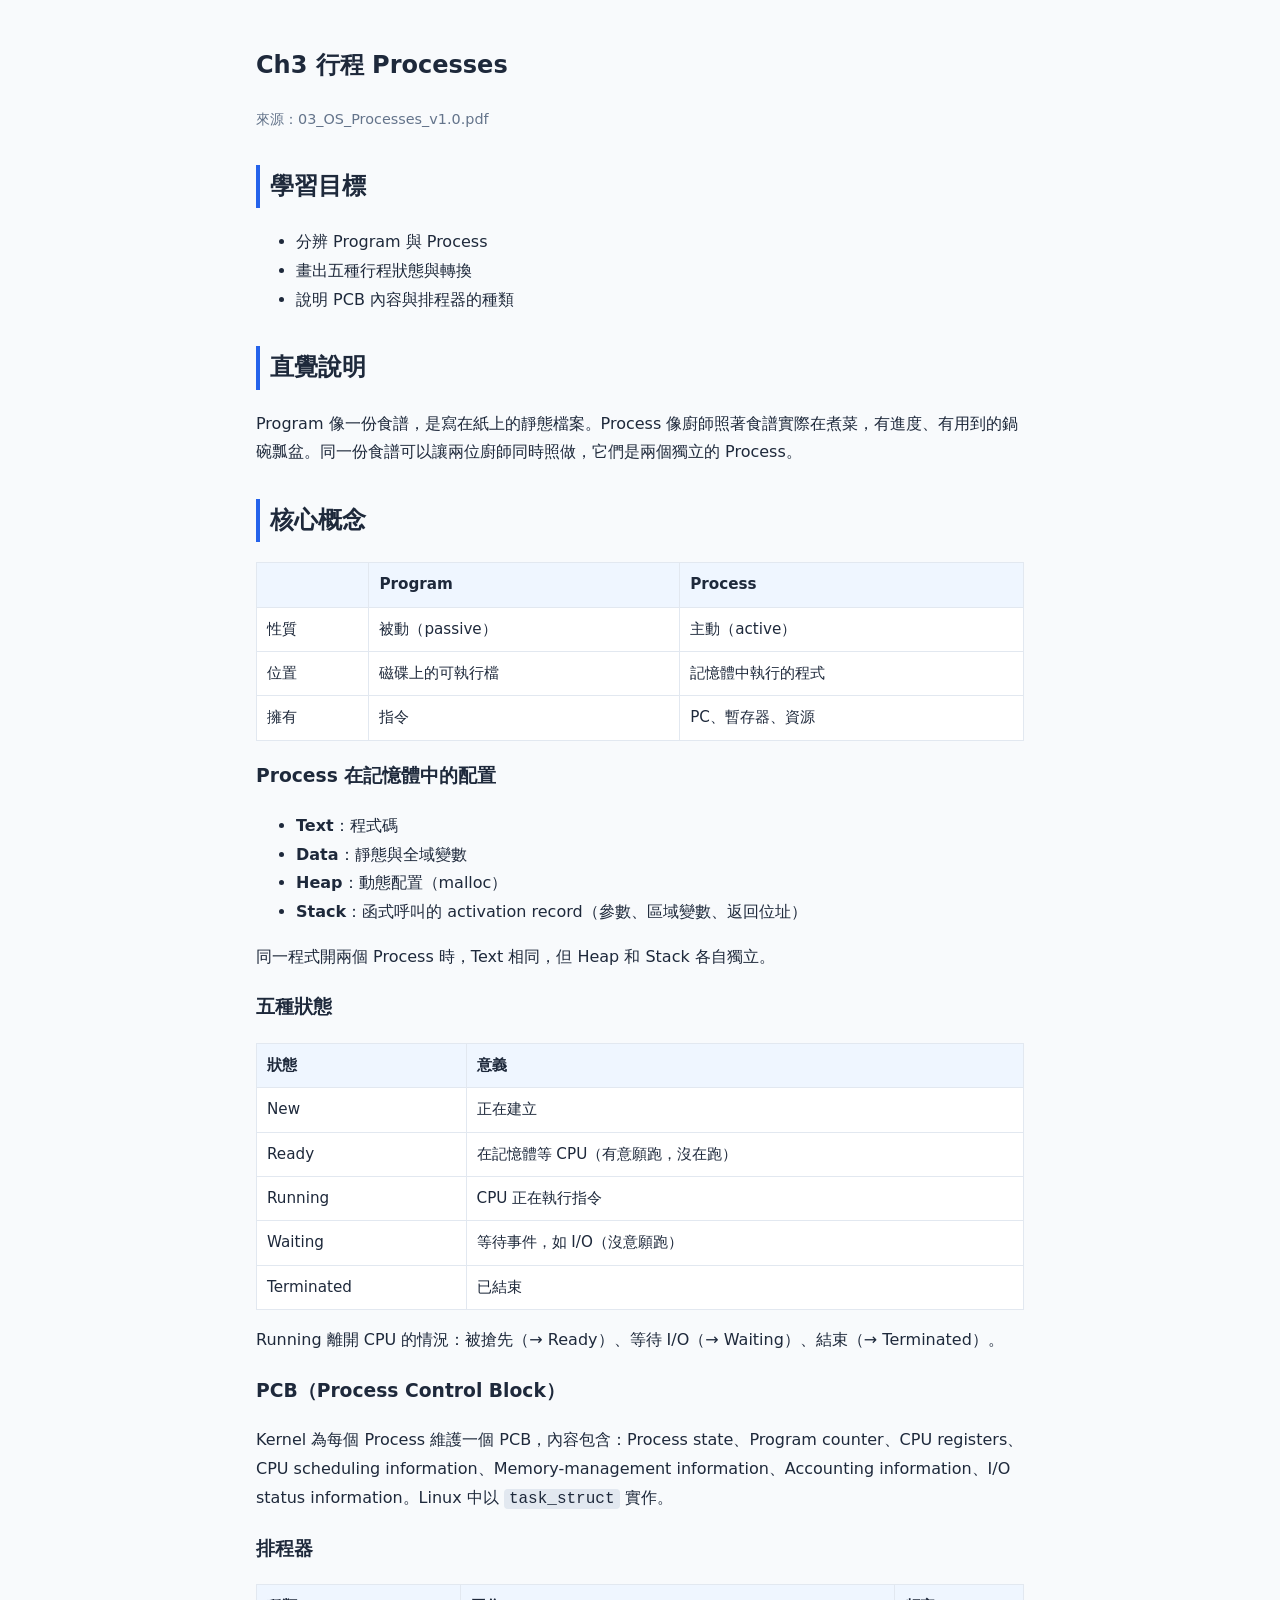
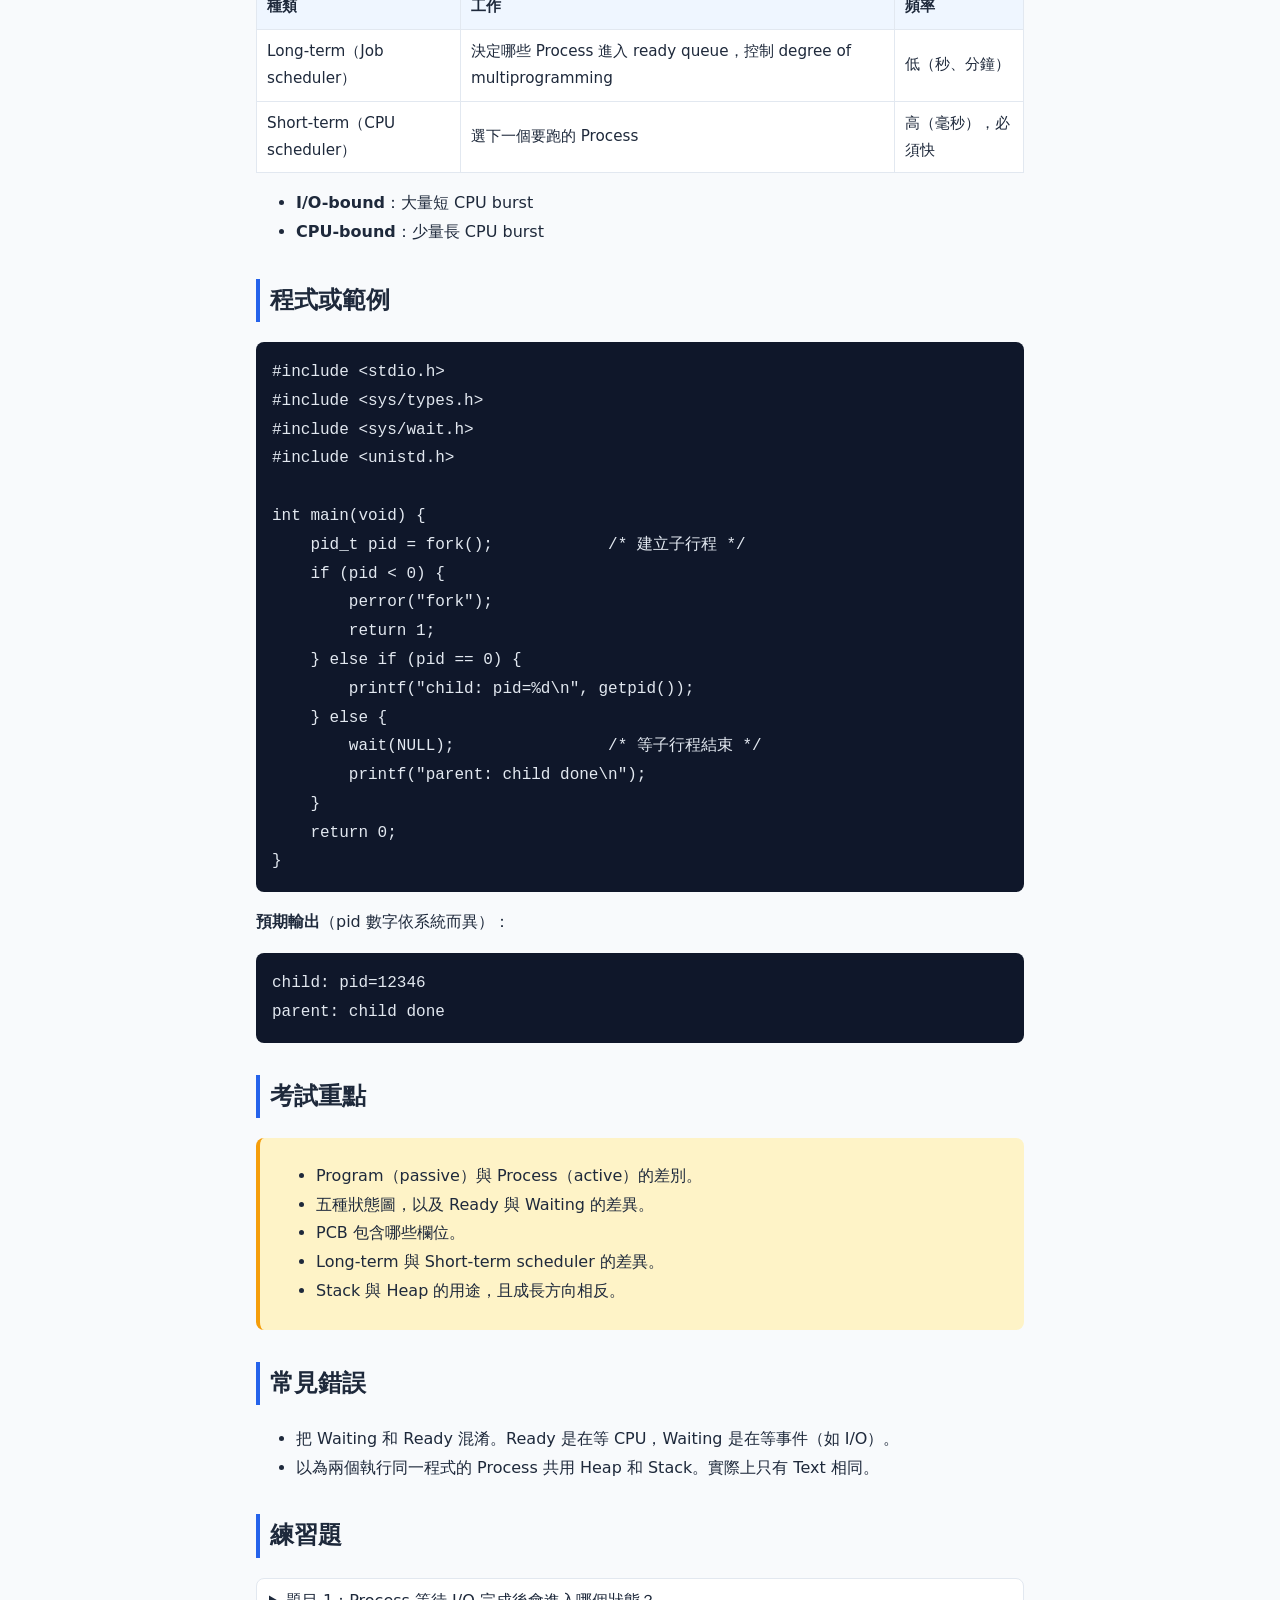
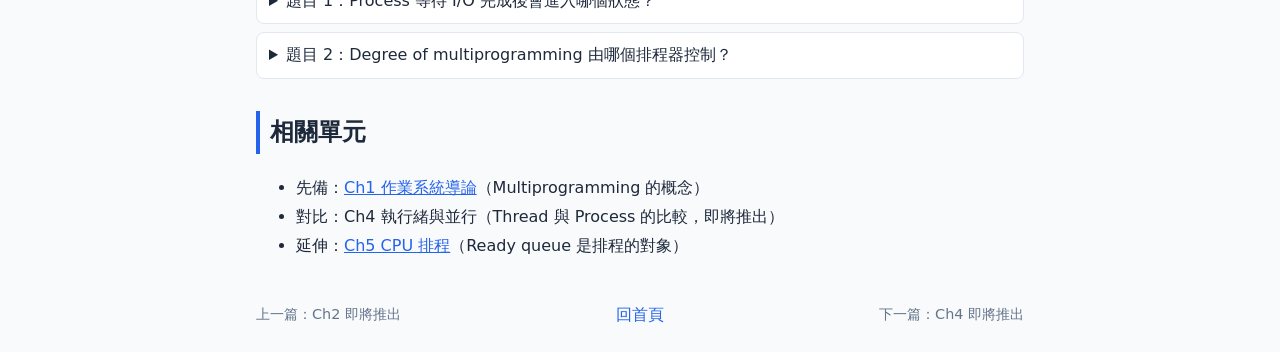
==== lessons/os-03-processes.html @ 8f40f996 "Add OS processes lesson HTML file" ====
<!DOCTYPE html>
<html lang="zh-Hant">
<head>
  <meta charset="UTF-8">
  <meta name="viewport" content="width=device-width, initial-scale=1">
  <title>Ch3 行程 | OS 小講義</title>
  <link rel="stylesheet" href="../assets/style.css">
</head>
<body>
  <article class="lesson"
    data-id="os-03-processes"
    data-prereq="os-01-introduction"
    data-leads-to="os-04-threads,os-05-cpu-scheduling">

    <h1>Ch3 行程 Processes</h1>
    <p class="meta">來源：03_OS_Processes_v1.0.pdf</p>

    <h2>學習目標</h2>
    <ul>
      <li>分辨 Program 與 Process</li>
      <li>畫出五種行程狀態與轉換</li>
      <li>說明 PCB 內容與排程器的種類</li>
    </ul>

    <h2>直覺說明</h2>
    <p>Program 像一份食譜，是寫在紙上的靜態檔案。Process 像廚師照著食譜實際在煮菜，有進度、有用到的鍋碗瓢盆。同一份食譜可以讓兩位廚師同時照做，它們是兩個獨立的 Process。</p>

    <h2>核心概念</h2>
    <table>
      <tr><th></th><th>Program</th><th>Process</th></tr>
      <tr><td>性質</td><td>被動（passive）</td><td>主動（active）</td></tr>
      <tr><td>位置</td><td>磁碟上的可執行檔</td><td>記憶體中執行的程式</td></tr>
      <tr><td>擁有</td><td>指令</td><td>PC、暫存器、資源</td></tr>
    </table>

    <h3>Process 在記憶體中的配置</h3>
    <ul>
      <li><strong>Text</strong>：程式碼</li>
      <li><strong>Data</strong>：靜態與全域變數</li>
      <li><strong>Heap</strong>：動態配置（malloc）</li>
      <li><strong>Stack</strong>：函式呼叫的 activation record（參數、區域變數、返回位址）</li>
    </ul>
    <p>同一程式開兩個 Process 時，Text 相同，但 Heap 和 Stack 各自獨立。</p>

    <h3>五種狀態</h3>
    <table>
      <tr><th>狀態</th><th>意義</th></tr>
      <tr><td>New</td><td>正在建立</td></tr>
      <tr><td>Ready</td><td>在記憶體等 CPU（有意願跑，沒在跑）</td></tr>
      <tr><td>Running</td><td>CPU 正在執行指令</td></tr>
      <tr><td>Waiting</td><td>等待事件，如 I/O（沒意願跑）</td></tr>
      <tr><td>Terminated</td><td>已結束</td></tr>
    </table>
    <p>Running 離開 CPU 的情況：被搶先（→ Ready）、等待 I/O（→ Waiting）、結束（→ Terminated）。</p>

    <h3>PCB（Process Control Block）</h3>
    <p>Kernel 為每個 Process 維護一個 PCB，內容包含：Process state、Program counter、CPU registers、CPU scheduling information、Memory-management information、Accounting information、I/O status information。Linux 中以 <code>task_struct</code> 實作。</p>

    <h3>排程器</h3>
    <table>
      <tr><th>種類</th><th>工作</th><th>頻率</th></tr>
      <tr><td>Long-term（Job scheduler）</td><td>決定哪些 Process 進入 ready queue，控制 degree of multiprogramming</td><td>低（秒、分鐘）</td></tr>
      <tr><td>Short-term（CPU scheduler）</td><td>選下一個要跑的 Process</td><td>高（毫秒），必須快</td></tr>
    </table>
    <ul>
      <li><strong>I/O-bound</strong>：大量短 CPU burst</li>
      <li><strong>CPU-bound</strong>：少量長 CPU burst</li>
    </ul>

    <h2>程式或範例</h2>
    <pre><code class="lang-c">#include &lt;stdio.h&gt;
#include &lt;sys/types.h&gt;
#include &lt;sys/wait.h&gt;
#include &lt;unistd.h&gt;

int main(void) {
    pid_t pid = fork();            /* 建立子行程 */
    if (pid &lt; 0) {
        perror("fork");
        return 1;
    } else if (pid == 0) {
        printf("child: pid=%d\n", getpid());
    } else {
        wait(NULL);                /* 等子行程結束 */
        printf("parent: child done\n");
    }
    return 0;
}</code></pre>
    <p><strong>預期輸出</strong>（pid 數字依系統而異）：</p>
    <pre><code>child: pid=12346
parent: child done</code></pre>

    <h2>考試重點</h2>
    <div class="callout">
      <ul>
        <li>Program（passive）與 Process（active）的差別。</li>
        <li>五種狀態圖，以及 Ready 與 Waiting 的差異。</li>
        <li>PCB 包含哪些欄位。</li>
        <li>Long-term 與 Short-term scheduler 的差異。</li>
        <li>Stack 與 Heap 的用途，且成長方向相反。</li>
      </ul>
    </div>

    <h2>常見錯誤</h2>
    <ul>
      <li>把 Waiting 和 Ready 混淆。Ready 是在等 CPU，Waiting 是在等事件（如 I/O）。</li>
      <li>以為兩個執行同一程式的 Process 共用 Heap 和 Stack。實際上只有 Text 相同。</li>
    </ul>

    <h2>練習題</h2>
    <details><summary>題目 1：Process 等待 I/O 完成後會進入哪個狀態？</summary>
      <p>Ready。I/O 完成後它有意願跑，但需重新排隊等 CPU。</p></details>
    <details><summary>題目 2：Degree of multiprogramming 由哪個排程器控制？</summary>
      <p>Long-term scheduler。</p></details>

    <h2>相關單元</h2>
    <ul class="rel">
      <li>先備：<a href="os-01-introduction.html" data-rel="prerequisite_of">Ch1 作業系統導論</a>（Multiprogramming 的概念）</li>
      <li>對比：Ch4 執行緒與並行（Thread 與 Process 的比較，即將推出）</li>
      <li>延伸：<a href="os-05-cpu-scheduling.html" data-rel="prerequisite_of">Ch5 CPU 排程</a>（Ready queue 是排程的對象）</li>
    </ul>

    <nav>
      <span class="meta">上一篇：Ch2 即將推出</span>
      <a href="../index.html">回首頁</a>
      <span class="meta">下一篇：Ch4 即將推出</span>
    </nav>
  </article>
</body>
</html>
---- assets/style.css ----
:root { --main:#2563eb; --bg:#f8fafc; --text:#1e293b; --warn:#fef3c7; }
* { box-sizing: border-box; }
body { margin:0; font-family:"Noto Sans TC",system-ui,sans-serif;
       background:var(--bg); color:var(--text); line-height:1.8; }
.hero { background:var(--main); color:#fff; text-align:center; padding:48px 16px; }
.hero h1 { margin:0 0 8px; }
.container, .lesson { max-width:800px; margin:0 auto; padding:24px 16px; }
.meta { color:#64748b; font-size:.9rem; }
.section-title { border-left:4px solid var(--main); padding-left:10px; margin-top:32px; }

/* 首頁：學習路徑 */
.path { list-style:none; padding:0; margin:12px 0; }
.path li { background:#fff; border-left:4px solid var(--main); border-radius:8px;
           padding:8px 14px; margin-bottom:8px; display:flex;
           justify-content:space-between; flex-wrap:wrap; gap:4px;
           box-shadow:0 1px 3px rgba(0,0,0,.06); }
.path li span { color:#64748b; font-size:.9rem; }
.path li.planned { opacity:.55; border-left-color:#94a3b8; }

/* 首頁：卡片 */
.cards { display:grid; gap:16px; grid-template-columns:repeat(auto-fill,minmax(240px,1fr)); }
.card { display:block; background:#fff; border-radius:12px; padding:16px;
        text-decoration:none; color:inherit; border-top:4px solid var(--main);
        box-shadow:0 1px 4px rgba(0,0,0,.08); transition:transform .15s; }
a.card:hover { transform:translateY(-3px); }
.card h2 { margin:8px 0 4px; font-size:1.1rem; }
.card.planned { opacity:.55; border-top-color:#94a3b8; cursor:not-allowed; }
.tag { font-size:.75rem; color:var(--main); font-weight:700; }

/* 講義頁 */
.lesson h2 { border-left:4px solid var(--main); padding-left:10px; margin-top:32px; }
.lesson nav { display:flex; justify-content:space-between; align-items:center;
              gap:8px; flex-wrap:wrap; margin-top:40px; }
.lesson nav a { color:var(--main); text-decoration:none; }
table { width:100%; border-collapse:collapse; background:#fff; margin:12px 0; }
th, td { border:1px solid #e2e8f0; padding:8px 10px; text-align:left; font-size:.95rem; }
th { background:#eff6ff; }
pre { background:#0f172a; color:#e2e8f0; padding:16px; border-radius:8px; overflow-x:auto; }
code { font-family:ui-monospace,Consolas,monospace; }
p code, li code, td code { background:#e2e8f0; padding:1px 5px; border-radius:4px; }
.formula { background:#eff6ff; border:1px dashed var(--main); border-radius:8px;
           padding:12px; text-align:center; font-family:ui-monospace,Consolas,monospace; }
.callout { background:var(--warn); border-left:4px solid #f59e0b;
           border-radius:8px; padding:8px 16px; margin:16px 0; }
details { background:#fff; padding:8px 12px; border-radius:8px; margin:8px 0;
          border:1px solid #e2e8f0; }
.rel a { color:var(--main); }
footer { text-align:center; padding:24px; color:#64748b; font-size:.85rem; }
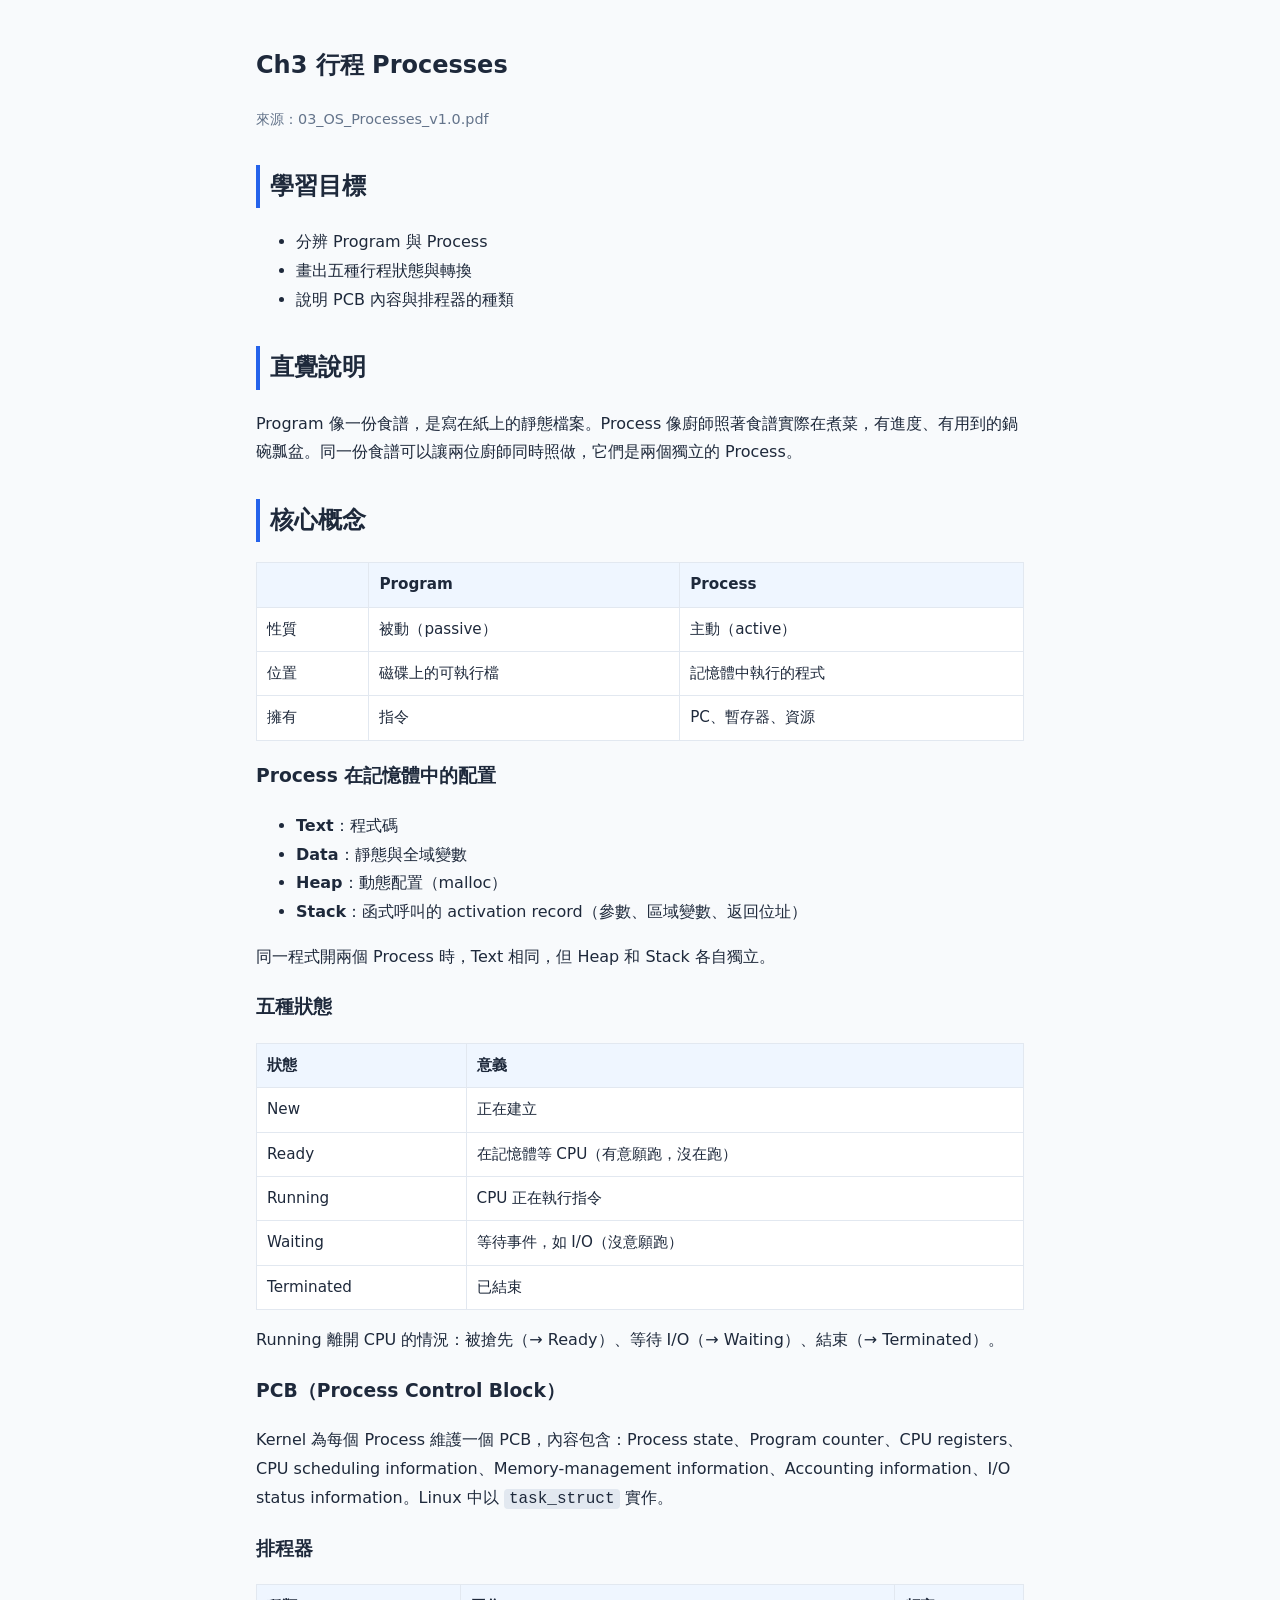
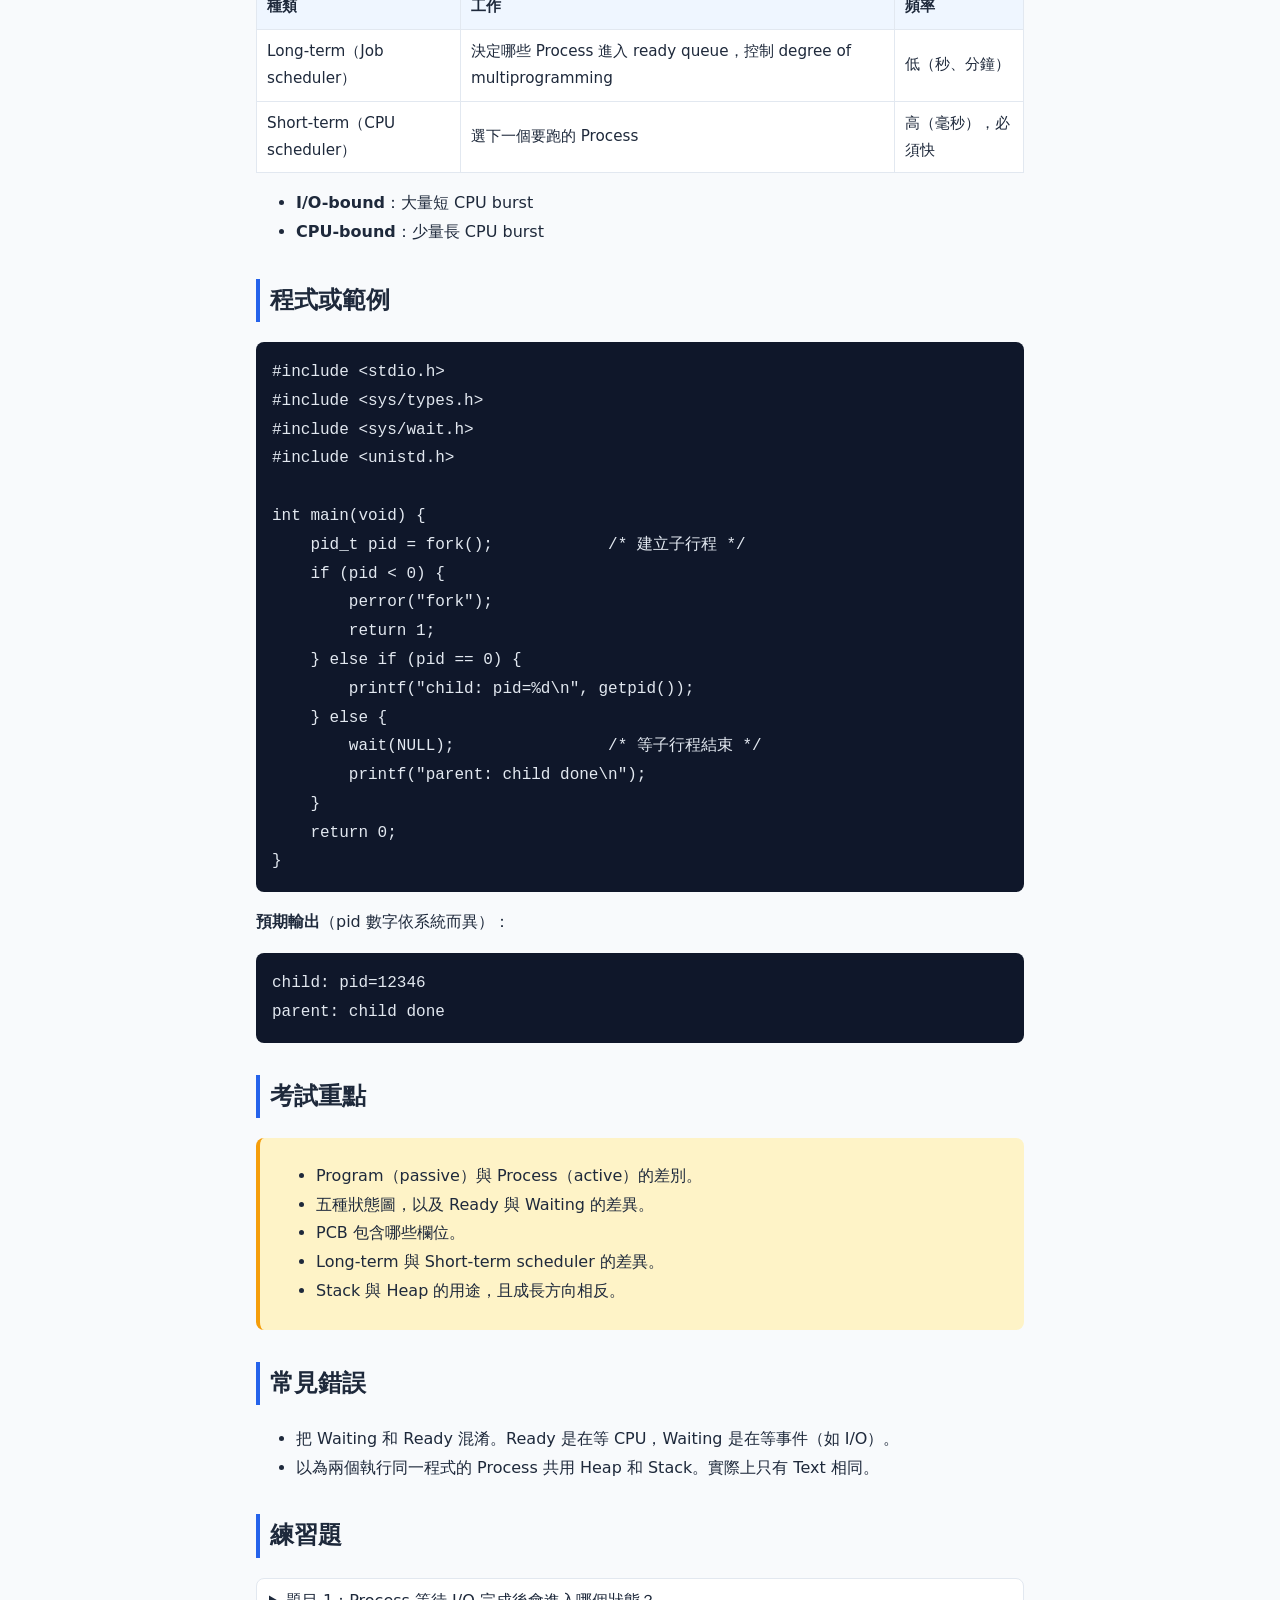
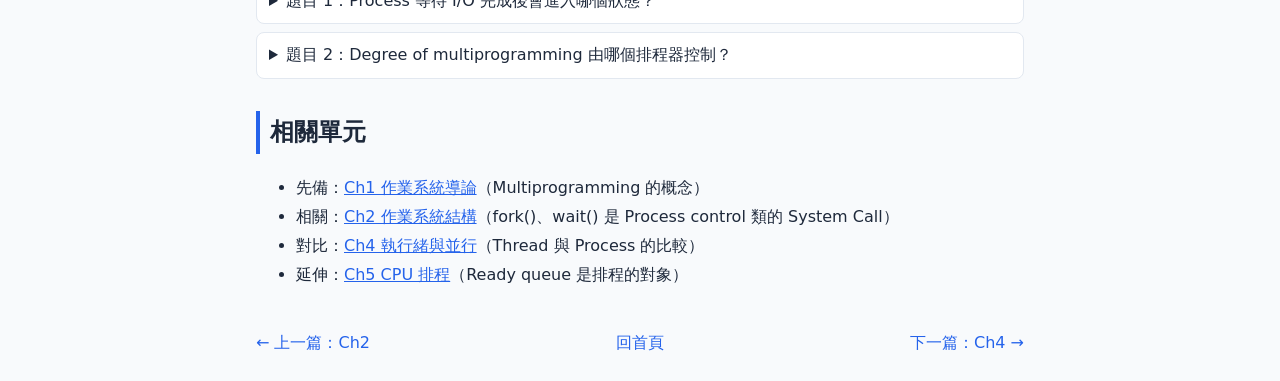
==== commit ddf2cc67: "Update links and references in os-03-processes.html" ====
--- a/lessons/os-03-processes.html
+++ b/lessons/os-03-processes.html
@@ -116,14 +116,15 @@
     <h2>相關單元</h2>
     <ul class="rel">
       <li>先備：<a href="os-01-introduction.html" data-rel="prerequisite_of">Ch1 作業系統導論</a>（Multiprogramming 的概念）</li>
-      <li>對比：Ch4 執行緒與並行（Thread 與 Process 的比較，即將推出）</li>
+      <li>相關：<a href="os-02-os-structure.html" data-rel="extends">Ch2 作業系統結構</a>（fork()、wait() 是 Process control 類的 System Call）</li>
+      <li>對比：<a href="os-04-threads.html" data-rel="contrasts_with">Ch4 執行緒與並行</a>（Thread 與 Process 的比較）</li>
       <li>延伸：<a href="os-05-cpu-scheduling.html" data-rel="prerequisite_of">Ch5 CPU 排程</a>（Ready queue 是排程的對象）</li>
     </ul>
 
     <nav>
-      <span class="meta">上一篇：Ch2 即將推出</span>
+      <a href="os-02-os-structure.html">← 上一篇：Ch2</a>
       <a href="../index.html">回首頁</a>
-      <span class="meta">下一篇：Ch4 即將推出</span>
+      <a href="os-04-threads.html">下一篇：Ch4 →</a>
     </nav>
   </article>
 </body>
